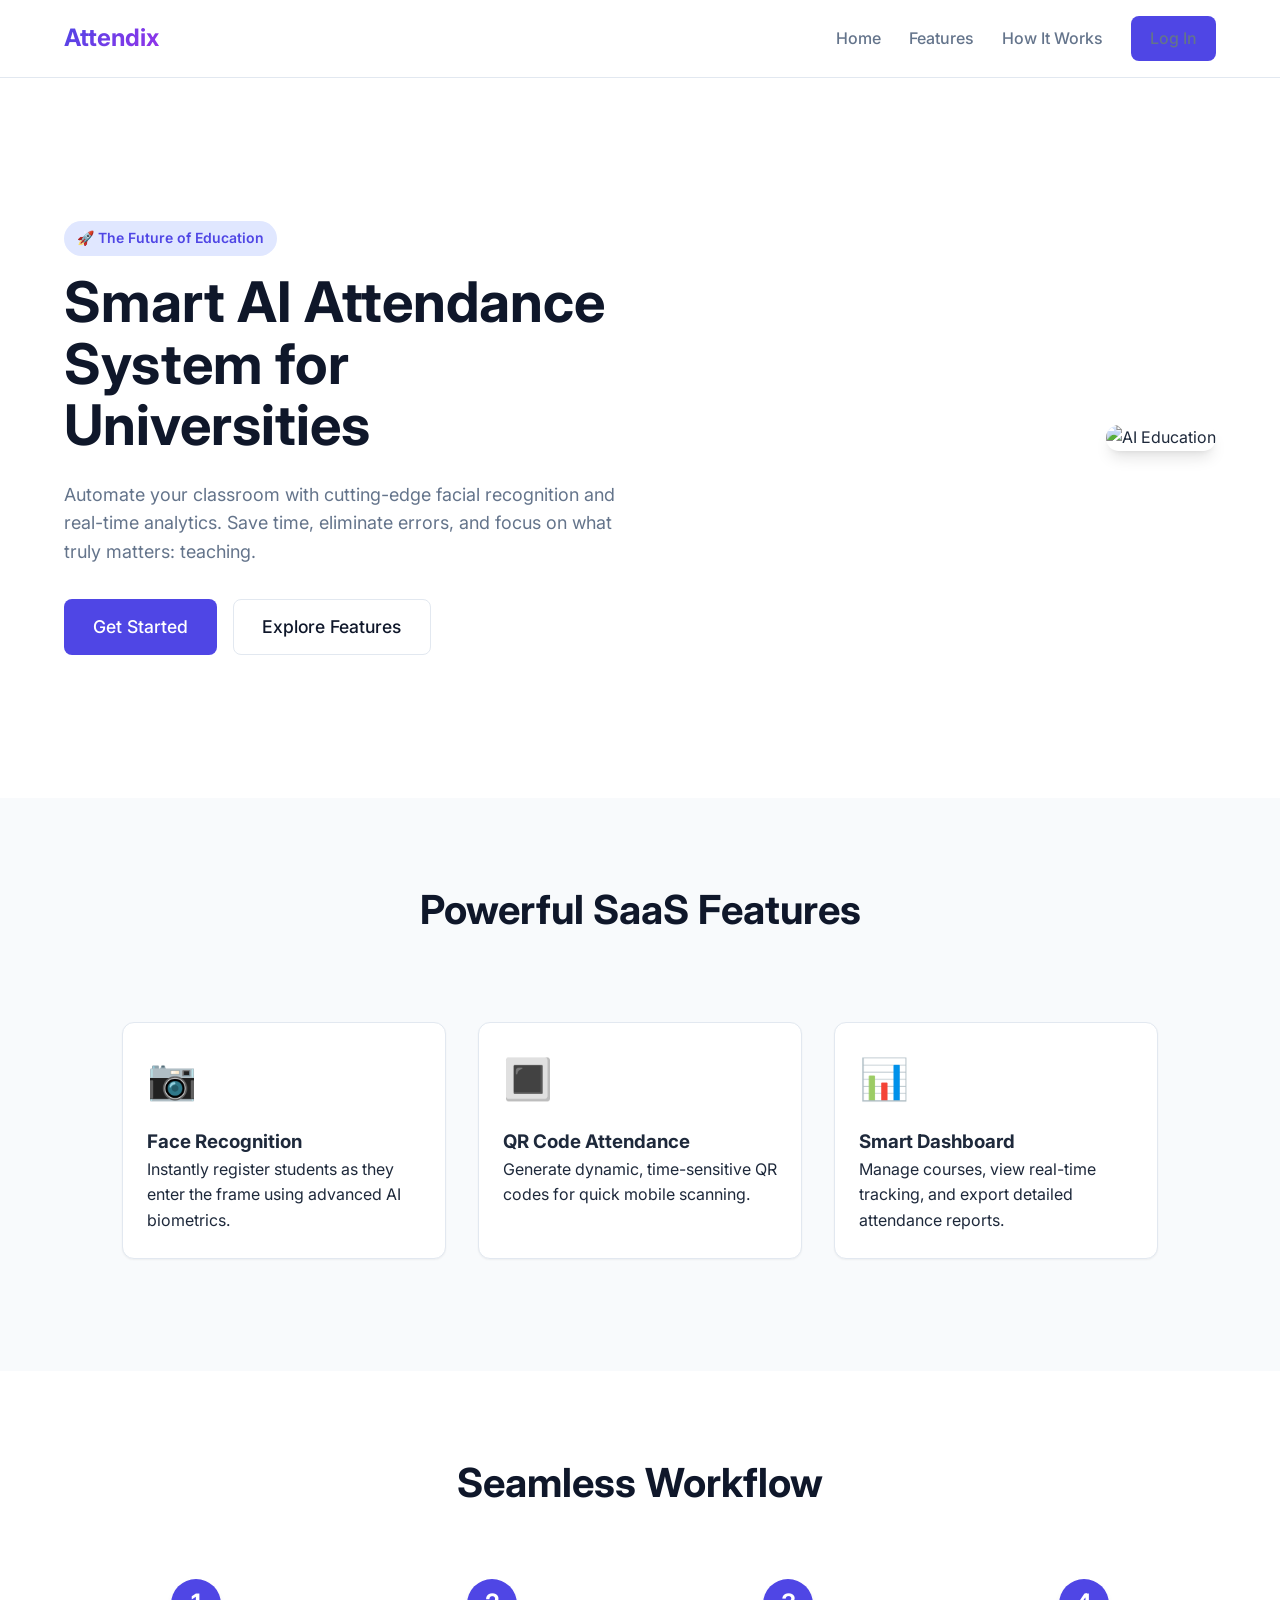
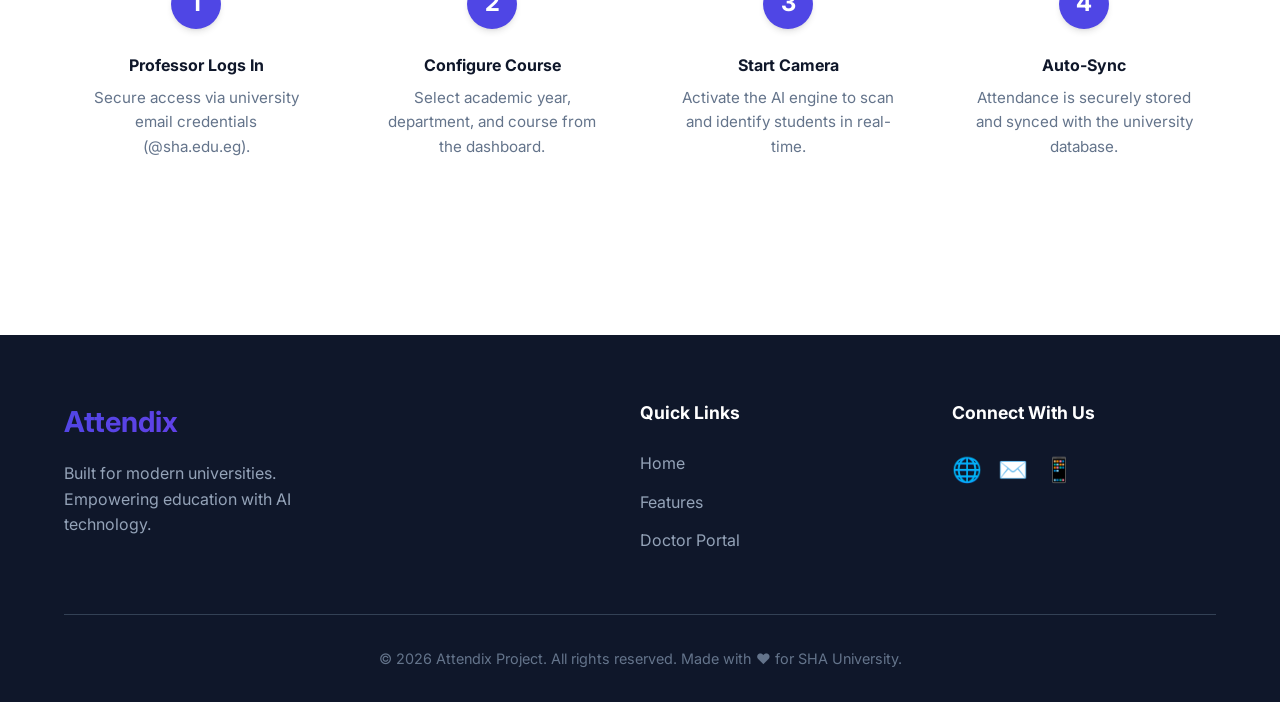
==== templates/index.html @ dffd05de "first commit" ====
<!DOCTYPE html>
<html lang="en">
<head>
    <meta charset="UTF-8">
    <meta name="viewport" content="width=device-width, initial-scale=1.0">
    <title>Attendix | Smart AI Attendance</title>
    <link href="https://fonts.googleapis.com/css2?family=Inter:wght@300;400;500;600;700&display=swap" rel="stylesheet">
    <link rel="stylesheet" href="/static/style.css">
</head>
<body>
    <nav class="navbar" id="navbar">
        <div class="nav-brand">
            <span class="gradient-text">Attendix</span>
        </div>
        <div class="nav-links">
            <a href="#home">Home</a>
            <a href="#features">Features</a>
            <a href="#how-it-works">How It Works</a>
            <a href="/login" class="btn btn-primary">Log In</a>
        </div>
    </nav>

    <section id="home" class="hero">
        <div class="hero-content">
            <div class="badge">🚀 The Future of Education</div>
            <h1>Smart AI Attendance System for Universities</h1>
            <p>Automate your classroom with cutting-edge facial recognition and real-time analytics. Save time, eliminate errors, and focus on what truly matters: teaching.</p>
            <div class="hero-buttons">
                <a href="/login" class="btn btn-primary btn-large">Get Started</a>
                <a href="#features" class="btn btn-secondary btn-large">Explore Features</a>
            </div>
        </div>
        <div class="hero-image-container">
            <img src="https://images.unsplash.com/photo-1531482615713-2afd69097998?auto=format&fit=crop&w=800&q=80" alt="AI Education" class="hero-img float-animation">
        </div>
    </section>

    <section id="features" class="section bg-light">
        <h2 class="section-title">Powerful SaaS Features</h2>
        <div class="grid-container">
            <div class="saas-card hover-lift">
                <div class="icon-wrapper">📷</div>
                <h3>Face Recognition</h3>
                <p>Instantly register students as they enter the frame using advanced AI biometrics.</p>
            </div>
            <div class="saas-card hover-lift">
                <div class="icon-wrapper">🔳</div>
                <h3>QR Code Attendance</h3>
                <p>Generate dynamic, time-sensitive QR codes for quick mobile scanning.</p>
            </div>
            <div class="saas-card hover-lift">
                <div class="icon-wrapper">📊</div>
                <h3>Smart Dashboard</h3>
                <p>Manage courses, view real-time tracking, and export detailed attendance reports.</p>
            </div>
        </div>
    </section>

<section id="how-it-works" class="section">
        <h2 class="section-title">Seamless Workflow</h2>
        <div class="workflow-steps">
            <div class="step fade-in">
                <div class="step-number">1</div>
                <h4>Professor Logs In</h4>
                <p>Secure access via university email credentials (@sha.edu.eg).</p>
            </div>
            <div class="step fade-in">
                <div class="step-number">2</div>
                <h4>Configure Course</h4>
                <p>Select academic year, department, and course from the dashboard.</p>
            </div>
            <div class="step fade-in">
                <div class="step-number">3</div>
                <h4>Start Camera</h4>
                <p>Activate the AI engine to scan and identify students in real-time.</p>
            </div>
            <div class="step fade-in">
                <div class="step-number">4</div>
                <h4>Auto-Sync</h4>
                <p>Attendance is securely stored and synced with the university database.</p>
            </div>
        </div>
    </section>

  <footer class="footer">
        <div class="footer-content">
            <div class="footer-brand">
                <h2 class="gradient-text">Attendix</h2>
                <p>Built for modern universities. Empowering education with AI technology.</p>
            </div>
            
            <div class="footer-links">
                <h4>Quick Links</h4>
                <a href="#home">Home</a>
                <a href="#features">Features</a>
                <a href="/login">Doctor Portal</a>
            </div>

            <div class="footer-social">
                <h4>Connect With Us</h4>
                <div class="social-icons">
                    <a href="#" title="Facebook">🌐</a>
                    <a href="#" title="Twitter">✉️</a>
                    <a href="#" title="LinkedIn">📱</a>
                </div>
            </div>
        </div>
        
        <div class="footer-bottom">
            <p>&copy; 2026 Attendix Project. All rights reserved. Made with ❤️ for SHA University.</p>
        </div>  
    </footer>

    <script src="/static/script.js"></script>
</body>
</html>
---- static/style.css ----
/* =========================================
   1. CSS Variables & Theming (SaaS Style)
========================================= */
:root {
    --primary: #4f46e5;
    --primary-hover: #4338ca;
    --secondary: #0f172a;
    --bg-light: #f8fafc;
    --bg-white: #ffffff;
    --text-main: #1e293b;
    --text-muted: #64748b;
    --danger: #ef4444;
    --success: #10b981;
    --border: #e2e8f0;
    --shadow-sm: 0 1px 2px 0 rgb(0 0 0 / 0.05);
    --shadow-md: 0 4px 6px -1px rgb(0 0 0 / 0.1), 0 2px 4px -2px rgb(0 0 0 / 0.1);
    --shadow-lg: 0 10px 15px -3px rgb(0 0 0 / 0.1), 0 4px 6px -4px rgb(0 0 0 / 0.1);
    --radius: 12px;
    --font: 'Inter', sans-serif;
}

/* =========================================
   2. Base Reset & Utilities
========================================= */
* { 
    margin: 0; 
    padding: 0; 
    box-sizing: border-box; 
    font-family: var(--font); 
}

body { 
    background-color: var(--bg-white); 
    color: var(--text-main); 
    line-height: 1.6; 
}

.bg-light { background-color: var(--bg-light); }
.mt-3 { margin-top: 1rem; }
.mt-4 { margin-top: 1.5rem; }

.gradient-text {
    background: linear-gradient(135deg, var(--primary), #9333ea);
    -webkit-background-clip: text;
    -webkit-text-fill-color: transparent;
}

/* =========================================
   3. Animations
========================================= */
@keyframes fadeIn { 
    from { opacity: 0; transform: translateY(10px); } 
    to { opacity: 1; transform: translateY(0); } 
}

@keyframes float { 
    0% { transform: translateY(0px); } 
    50% { transform: translateY(-10px); } 
    100% { transform: translateY(0px); } 
}

@keyframes pulseGlow { 
    0% { box-shadow: 0 0 0 0 rgba(79, 70, 229, 0.4); } 
    70% { box-shadow: 0 0 0 10px rgba(79, 70, 229, 0); } 
    100% { box-shadow: 0 0 0 0 rgba(79, 70, 229, 0); } 
}

.fade-in { animation: fadeIn 0.6s ease-out forwards; }
.float-animation { animation: float 6s ease-in-out infinite; }
.pulse-glow:not(:disabled) { animation: pulseGlow 2s infinite; }

/* =========================================
   4. Buttons & Cards
========================================= */
.btn {
    display: inline-flex; 
    justify-content: center; 
    align-items: center;
    padding: 0.6rem 1.2rem; 
    font-weight: 500; 
    border-radius: 8px;
    cursor: pointer; 
    transition: all 0.2s; 
    border: none; 
    text-decoration: none;
}

.btn:disabled { opacity: 0.6; cursor: not-allowed; }
.btn-primary { background: var(--primary); color: white; }
.btn-primary:hover:not(:disabled) { background: var(--primary-hover); transform: translateY(-1px); box-shadow: var(--shadow-md); }
.btn-secondary { background: white; color: var(--secondary); border: 1px solid var(--border); }
.btn-secondary:hover:not(:disabled) { border-color: var(--text-muted); background: var(--bg-light); }
.btn-success { background: var(--success); color: white; }
.btn-success:hover:not(:disabled) { background: #059669; }
.btn-large { padding: 0.8rem 1.8rem; font-size: 1.1rem; }
.btn-block { width: 100%; }

.saas-card {
    background: var(--bg-white); 
    border-radius: var(--radius);
    padding: 1.5rem; 
    border: 1px solid var(--border); 
    box-shadow: var(--shadow-sm);
    transition: transform 0.3s ease, box-shadow 0.3s ease;
}

.hover-lift:hover { 
    transform: translateY(-5px); 
    box-shadow: var(--shadow-lg); 
}

/* =========================================
   5. Landing Page (Home, Navbar, Hero)
========================================= */
.navbar {
    position: sticky; top: 0; z-index: 100;
    display: flex; justify-content: space-between; align-items: center;
    padding: 1rem 5%; background: rgba(255, 255, 255, 0.9);
    backdrop-filter: blur(10px); border-bottom: 1px solid var(--border);
}
.nav-brand { font-size: 1.5rem; font-weight: 700; }
.nav-links a { margin-left: 1.5rem; text-decoration: none; color: var(--text-muted); font-weight: 500; transition: color 0.2s; }
.nav-links a:hover { color: var(--primary); }

.hero { display: flex; align-items: center; justify-content: space-between; padding: 5rem 5%; min-height: 80vh; gap: 2rem;}
.hero-content { flex: 1; max-width: 600px; }
.badge { display: inline-block; padding: 0.4rem 0.8rem; background: #e0e7ff; color: var(--primary); border-radius: 20px; font-size: 0.875rem; font-weight: 600; margin-bottom: 1rem; }
.hero h1 { font-size: 3.5rem; line-height: 1.1; margin-bottom: 1.5rem; color: var(--secondary); }
.hero p { font-size: 1.125rem; color: var(--text-muted); margin-bottom: 2rem; }
.hero-buttons { display: flex; gap: 1rem; }
.hero-image-container { flex: 1; text-align: right; }
.hero-img { max-width: 100%; border-radius: 20px; box-shadow: var(--shadow-lg); }

.grid-container { display: grid; grid-template-columns: repeat(auto-fit, minmax(300px, 1fr)); gap: 2rem; padding: 2rem 5%; }
.section { padding: 5rem 5%; }
.section-title { text-align: center; margin-bottom: 3rem; font-size: 2.5rem; color: var(--secondary); }
.icon-wrapper { font-size: 2.5rem; margin-bottom: 1rem; }

/* =========================================
   6. Login Page
========================================= */
.auth-body { display: flex; justify-content: center; align-items: center; min-height: 100vh; background-color: var(--bg-light); }
.auth-container { width: 100%; max-width: 400px; padding: 1rem; }
.auth-header { text-align: center; margin-bottom: 2rem; }
.input-group { margin-bottom: 1.2rem; }
.input-group label { display: block; margin-bottom: 0.5rem; font-size: 0.875rem; font-weight: 500; color: var(--secondary); }
.input-group input, .input-group select {
    width: 100%; padding: 0.75rem; border: 1px solid var(--border);
    border-radius: 8px; font-size: 1rem; transition: border-color 0.2s; outline: none;
}
.input-group input:focus, .input-group select:focus { border-color: var(--primary); box-shadow: 0 0 0 3px rgba(79, 70, 229, 0.1); }
.error-text { color: var(--danger); font-size: 0.8rem; display: none; margin-top: 0.3rem; }
.auth-footer { text-align: center; margin-top: 1.5rem; font-size: 0.875rem; }
.auth-footer a { color: var(--primary); text-decoration: none; font-weight: 500;}

/* =========================================
   7. Dashboard Layout (Sidebar & Main)
========================================= */
.dashboard-body { background-color: var(--bg-light); }
.app-layout { display: flex; min-height: 100vh; }
.sidebar {
    width: 260px; background: var(--bg-white); border-right: 1px solid var(--border);
    padding: 1.5rem; display: flex; flex-direction: column; position: sticky; top: 0; height: 100vh;
}
.sidebar-brand { font-size: 1.5rem; font-weight: 700; margin-bottom: 2rem; }
.prof-profile { display: flex; align-items: center; gap: 1rem; padding-bottom: 1.5rem; border-bottom: 1px solid var(--border); margin-bottom: 1.5rem; }
.avatar { font-size: 2rem; background: var(--bg-light); padding: 0.5rem; border-radius: 50%; }
.sidebar-nav a {
    display: block; padding: 0.75rem 1rem; text-decoration: none; color: var(--text-muted);
    border-radius: 8px; margin-bottom: 0.5rem; transition: all 0.2s; font-weight: 500;
}
.sidebar-nav a:hover, .sidebar-nav a.active { background: var(--bg-light); color: var(--primary); }
.logout-link { margin-top: auto; color: var(--danger) !important; }
.back-link { color: var(--text-muted); text-decoration: none; font-weight: 600; display: inline-block; margin-bottom: 1rem;}
.back-link:hover { color: var(--primary); }
.main-content { flex: 1; padding: 2rem 3rem; overflow-y: auto; }

/* Dashboard Inner Components */
.dashboard-header { margin-bottom: 2rem; }
.stats-grid { display: grid; grid-template-columns: repeat(auto-fit, minmax(200px, 1fr)); gap: 1.5rem; margin-bottom: 2rem; }
.stat-title { color: var(--text-muted); font-size: 0.875rem; font-weight: 600; text-transform: uppercase; }
.stat-value { font-size: 2.5rem; color: var(--secondary); margin-top: 0.5rem; }
.form-row { display: grid; grid-template-columns: repeat(auto-fit, minmax(200px, 1fr)); gap: 1.5rem; }
.action-buttons { display: flex; gap: 1rem; border-top: 1px solid var(--border); padding-top: 1.5rem; }

/* =========================================
   8. Live Camera & Attendance Workspace
========================================= */
.course-info-header { display: flex; justify-content: space-between; align-items: center; margin-bottom: 1.5rem; }
.live-indicator { background: rgba(239, 68, 68, 0.1); color: var(--danger); padding: 0.4rem 1rem; border-radius: 20px; font-weight: 600; font-size: 0.875rem; }

.attendance-workspace { display: grid; grid-template-columns: 2fr 1fr; gap: 1.5rem; }

/* ضبط مقاسات الكاميرا بقوة لعدم أخذ الشاشة كاملة */
.camera-section { display: flex; flex-direction: column; align-items: center; }
.camera-container { 
    width: 100% !important; 
    max-width: 640px !important; /* أقصى عرض للكاميرا */
    aspect-ratio: 16/9; 
    background: #000; 
    border-radius: 12px; 
    overflow: hidden; 
    display: flex; 
    align-items: center; 
    justify-content: center; 
    position: relative; 
    box-shadow: var(--shadow-md);
    border: 4px solid var(--secondary);
}

.camera-container img { width: 100%; height: 100%; object-fit: cover; }
.placeholder { color: white; text-align: center; }
.placeholder span { font-size: 3rem; display: block; margin-bottom: 10px;}
.camera-controls { display: flex; justify-content: center; gap: 1rem; width: 100%; max-width: 640px; }

/* قائمة الطلاب الحاضرين */
.students-section { max-height: 500px; display: flex; flex-direction: column; }
.student-list-container { overflow-y: auto; flex: 1; margin-top: 1rem; padding-right: 0.5rem; }
.student-list { list-style: none; }
.student-list li { 
    background: var(--bg-light); 
    padding: 0.8rem 1rem; 
    margin-bottom: 0.5rem; 
    border-radius: 8px; 
    display: flex; 
    justify-content: space-between; 
    align-items: center;
    border: 1px solid var(--border); 
    animation: fadeIn 0.3s; 
}
.student-list li.empty-state { justify-content: center; color: var(--text-muted); border: none; background: transparent; }

/* =========================================
   9. Responsive Media Queries
========================================= */
@media (max-width: 992px) {
    .hero { flex-direction: column; text-align: center; margin-top: 2rem;}
    .hero-content { max-width: 100%; }
    .hero-buttons { justify-content: center; }
    .attendance-workspace { grid-template-columns: 1fr; } /* الكاميرا والقائمة فوق بعض في الشاشات الأصغر */
}

@media (max-width: 768px) {
    .app-layout { flex-direction: column; }
    .sidebar { width: 100%; height: auto; position: static; border-right: none; border-bottom: 1px solid var(--border); }
    .nav-links { display: none; }
    .main-content { padding: 1.5rem; }
    .camera-controls { flex-direction: column; }
}
/* تنسيق خطوات العمل - Workflow */
.workflow-steps {
    display: grid;
    grid-template-columns: repeat(auto-fit, minmax(200px, 1fr));
    gap: 2rem;
    text-align: center;
    margin-top: 3rem;
}

.step {
    position: relative;
    padding: 1rem;
}

.step-number {
    width: 50px;
    height: 50px;
    background: var(--primary);
    color: white;
    border-radius: 50%;
    display: flex;
    align-items: center;
    justify-content: center;
    font-size: 1.5rem;
    font-weight: bold;
    margin: 0 auto 1.5rem;
    box-shadow: var(--shadow-md);
}

.step h4 {
    margin-bottom: 0.5rem;
    color: var(--secondary);
}

.step p {
    color: var(--text-muted);
    font-size: 0.95rem;
}
/* تنسيق الفوتر - Footer Section */
.footer {
    background-color: var(--secondary); /* لون كحلي غامق */
    color: white;
    padding: 4rem 5% 2rem;
    margin-top: 5rem;
}

.footer-content {
    display: grid;
    grid-template-columns: 2fr 1fr 1fr;
    gap: 3rem;
    margin-bottom: 3rem;
}

.footer-brand h2 {
    font-size: 1.8rem;
    margin-bottom: 1rem;
}

.footer-brand p {
    color: #94a3b8;
    max-width: 300px;
}

.footer-links h4, .footer-social h4 {
    margin-bottom: 1.5rem;
    font-size: 1.1rem;
    color: white;
}

.footer-links a {
    display: block;
    color: #94a3b8;
    text-decoration: none;
    margin-bottom: 0.8rem;
    transition: color 0.3s;
}

.footer-links a:hover {
    color: var(--primary);
}

.social-icons {
    display: flex;
    gap: 1rem;
}

.social-icons a {
    font-size: 1.5rem;
    text-decoration: none;
    transition: transform 0.3s;
}

.social-icons a:hover {
    transform: scale(1.2);
}

.footer-bottom {
    text-align: center;
    padding-top: 2rem;
    border-top: 1px solid #334155;
    color: #64748b;
    font-size: 0.9rem;
}

/* للموبايل: نخلي الفوتر عمودي */
@media (max-width: 768px) {
    .footer-content {
        grid-template-columns: 1fr;
        text-align: center;
    }
    .footer-brand p {
        margin: 0 auto;
    }
    .social-icons {
        justify-content: center;
    }
}
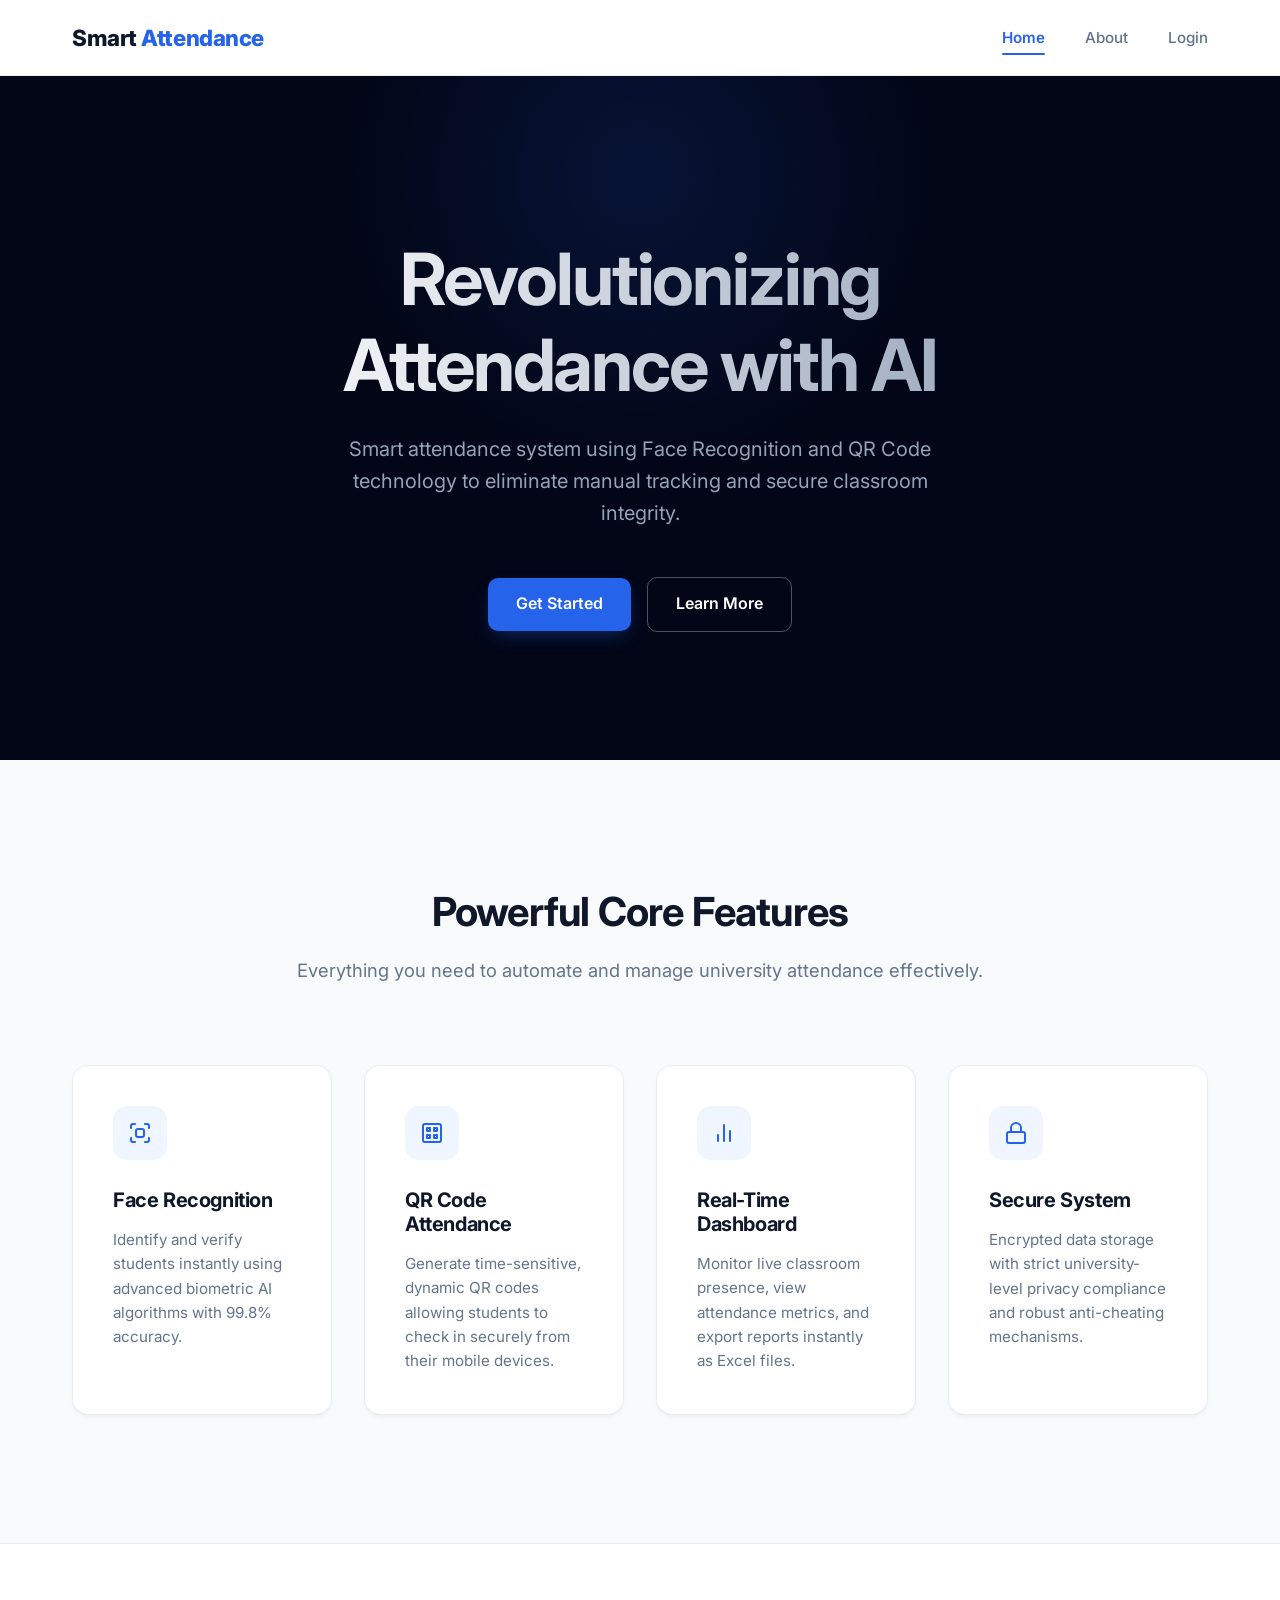
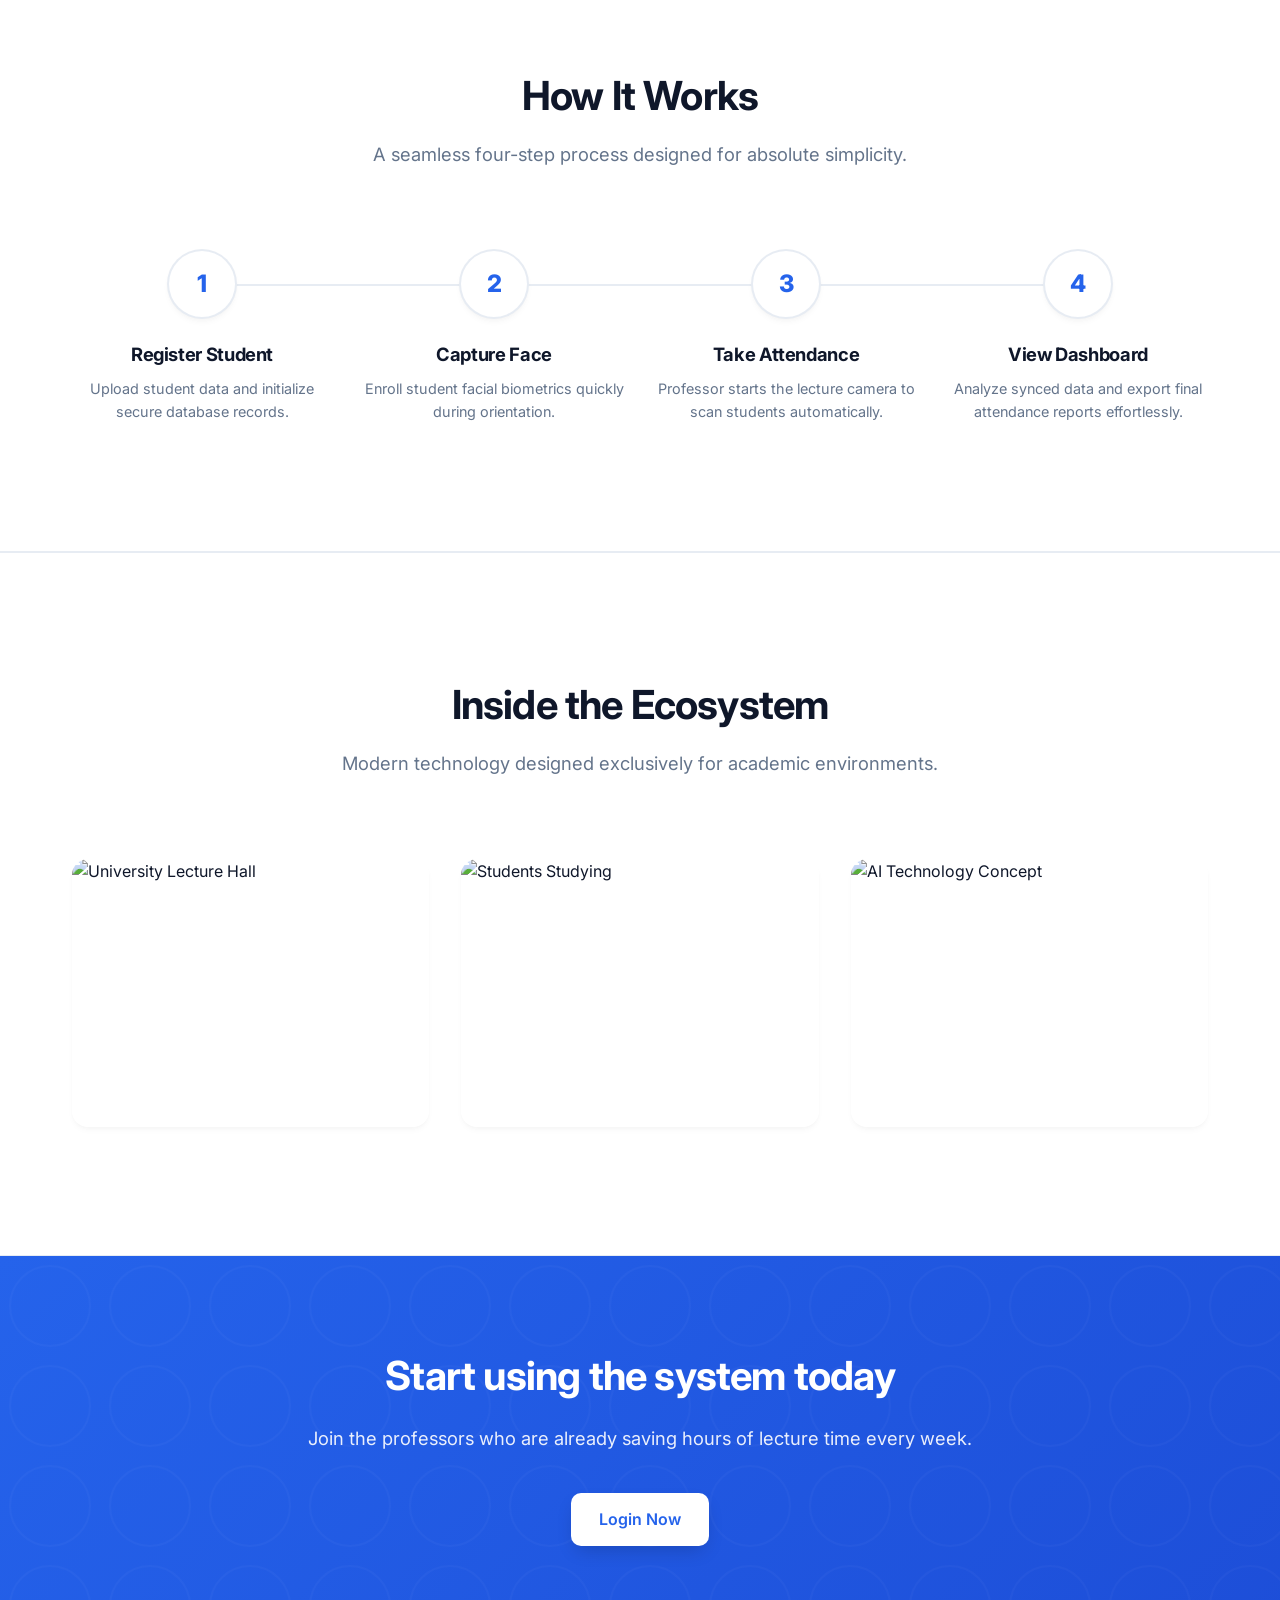
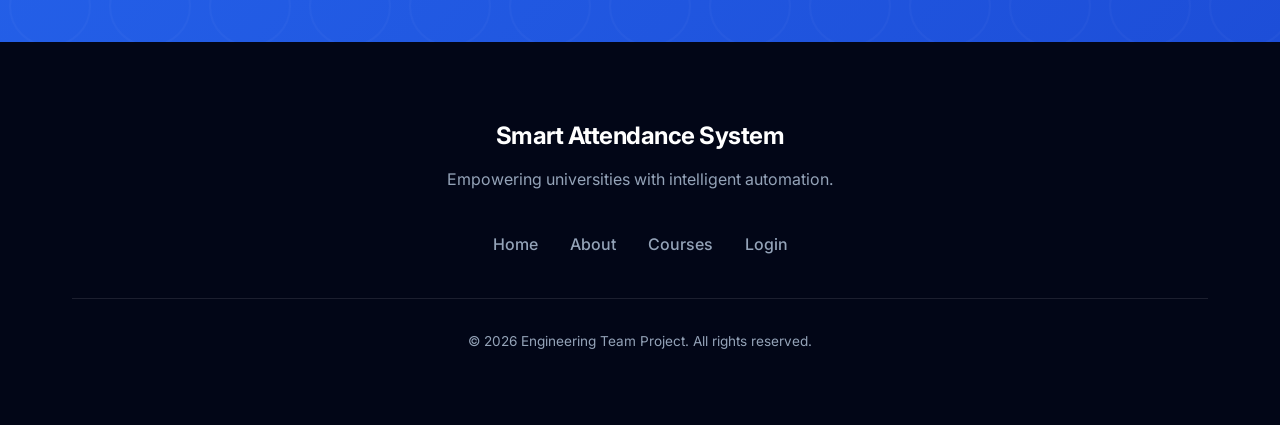
==== commit 3935d66c: "Initial commit - Attendix Project" ====
--- a/templates/index.html
+++ b/templates/index.html
@@ -3,114 +3,728 @@
 <head>
     <meta charset="UTF-8">
     <meta name="viewport" content="width=device-width, initial-scale=1.0">
-    <title>Attendix | Smart AI Attendance</title>
-    <link href="https://fonts.googleapis.com/css2?family=Inter:wght@300;400;500;600;700&display=swap" rel="stylesheet">
-    <link rel="stylesheet" href="/static/style.css">
+    <title>Smart Attendance System | AI-Powered Solution</title>
+    <link href="https://fonts.googleapis.com/css2?family=Inter:wght@300;400;500;600;700;800&display=swap" rel="stylesheet">
+    
+    <style>
+        /* =========================================
+           1. Premium Variables & Core Setup
+        ========================================= */
+        :root {
+            --primary: #2563eb;
+            --primary-hover: #1d4ed8;
+            --primary-light: #eff6ff;
+            --bg-body: #f8fafc;
+            --bg-card: #ffffff;
+            --text-main: #0f172a;
+            --text-muted: #64748b;
+            --border: rgba(226, 232, 240, 0.8);
+            
+            /* High-end layered shadows */
+            --shadow-sm: 0 2px 4px rgba(0,0,0,0.02);
+            --shadow-card: 0 4px 6px -1px rgba(0, 0, 0, 0.03), 0 2px 4px -1px rgba(0, 0, 0, 0.02);
+            --shadow-hover: 0 20px 40px -10px rgba(0, 0, 0, 0.08), 0 10px 15px -5px rgba(0, 0, 0, 0.03);
+            
+            --radius: 16px;
+            /* Buttery smooth easing curve */
+            --ease-out: cubic-bezier(0.16, 1, 0.3, 1);
+            --ease-spring: cubic-bezier(0.34, 1.56, 0.64, 1);
+            --transition: all 0.5s var(--ease-out);
+            --font: 'Inter', sans-serif;
+        }
+
+        * {
+            margin: 0;
+            padding: 0;
+            box-sizing: border-box;
+            font-family: var(--font);
+        }
+
+        html { scroll-behavior: smooth; }
+
+        body {
+            background-color: var(--bg-body);
+            color: var(--text-main);
+            line-height: 1.6;
+            -webkit-font-smoothing: antialiased;
+            -moz-osx-font-smoothing: grayscale;
+            overflow-x: hidden;
+            padding-top: 76px; /* Offset for the fixed navbar */
+        }
+
+        h1, h2, h3, h4 {
+            color: var(--text-main);
+            font-weight: 700;
+            line-height: 1.2;
+            letter-spacing: -0.02em;
+        }
+
+        .container {
+            max-width: 1200px;
+            margin: 0 auto;
+            padding: 0 2rem;
+            position: relative;
+        }
+
+        .section { padding: 8rem 0; }
+
+        .section-header {
+            text-align: center;
+            margin-bottom: 5rem;
+            max-width: 700px;
+            margin-left: auto;
+            margin-right: auto;
+        }
+
+        .section-header h2 {
+            font-size: 2.5rem;
+            margin-bottom: 1.25rem;
+        }
+
+        .section-header p {
+            font-size: 1.15rem;
+            color: var(--text-muted);
+        }
+
+        /* =========================================
+           2. Scroll Animations (Staggered)
+        ========================================= */
+        .reveal-up {
+            opacity: 0;
+            transform: translateY(40px);
+            transition: opacity 0.8s var(--ease-out), transform 0.8s var(--ease-out);
+        }
+
+        .reveal-up.is-visible {
+            opacity: 1;
+            transform: translateY(0);
+        }
+
+        /* =========================================
+           3. Premium Navbar
+        ========================================= */
+        .main-navbar {
+            position: fixed;
+            top: 0;
+            left: 0;
+            width: 100%;
+            height: 76px;
+            background-color: rgba(255, 255, 255, 0.95);
+            backdrop-filter: blur(12px);
+            -webkit-backdrop-filter: blur(12px);
+            box-shadow: var(--shadow-sm);
+            border-bottom: 1px solid var(--border);
+            z-index: 9999;
+            display: flex;
+            align-items: center;
+            transition: background-color 0.3s ease, box-shadow 0.3s ease;
+        }
+
+        .navbar-container {
+            display: flex;
+            justify-content: space-between;
+            align-items: center;
+            width: 100%;
+            max-width: 1200px;
+            margin: 0 auto;
+            padding: 0 2rem;
+        }
+
+        .nav-logo {
+            font-size: 1.4rem;
+            font-weight: 800;
+            color: var(--text-main);
+            text-decoration: none;
+            letter-spacing: -0.02em;
+        }
+
+        .nav-logo span { color: var(--primary); }
+
+        .nav-links {
+            display: flex;
+            align-items: center;
+            gap: 2.5rem;
+            list-style: none;
+        }
+
+        .nav-links a {
+            text-decoration: none;
+            color: var(--text-muted);
+            font-weight: 500;
+            font-size: 0.95rem;
+            transition: color 0.3s ease;
+            position: relative;
+            padding: 0.5rem 0;
+        }
+
+        .nav-links a:hover { color: var(--text-main); }
+        .nav-links a.active { color: var(--primary); font-weight: 600; }
+
+        .nav-links a::after {
+            content: '';
+            position: absolute;
+            bottom: 0; left: 0; width: 0; height: 2px;
+            background-color: var(--primary);
+            transition: width 0.3s var(--ease-out);
+            border-radius: 2px;
+        }
+
+        .nav-links a:hover::after, .nav-links a.active::after { width: 100%; }
+
+        .hamburger-btn {
+            display: none;
+            background: transparent;
+            border: none;
+            cursor: pointer;
+            color: var(--text-main);
+            padding: 0.5rem;
+        }
+
+        .hamburger-btn svg { width: 24px; height: 24px; stroke: currentColor; stroke-width: 2; stroke-linecap: round; }
+
+        /* =========================================
+           4. Buttons & Icons
+        ========================================= */
+        .btn {
+            display: inline-flex;
+            align-items: center;
+            justify-content: center;
+            padding: 0.85rem 1.75rem;
+            font-weight: 600;
+            font-size: 1rem;
+            border-radius: 10px;
+            text-decoration: none;
+            transition: transform 0.4s var(--ease-spring), box-shadow 0.4s var(--ease-out), background-color 0.3s, color 0.3s, border-color 0.3s;
+            cursor: pointer;
+            border: none;
+            position: relative;
+            overflow: hidden;
+        }
+
+        .btn-primary {
+            background-color: var(--primary);
+            color: white;
+            box-shadow: 0 8px 20px -6px rgba(37, 99, 235, 0.4);
+        }
+
+        .btn-primary:hover {
+            background-color: var(--primary-hover);
+            transform: translateY(-3px);
+            box-shadow: 0 12px 25px -8px rgba(37, 99, 235, 0.6);
+        }
+
+        .btn-outline-light {
+            background-color: transparent;
+            color: white;
+            border: 1px solid rgba(255, 255, 255, 0.3);
+        }
+
+        .btn-outline-light:hover {
+            background-color: rgba(255, 255, 255, 0.1);
+            border-color: white;
+            transform: translateY(-3px);
+        }
+
+        .btn-light {
+            background-color: white;
+            color: var(--primary);
+            box-shadow: 0 8px 20px -6px rgba(0, 0, 0, 0.2);
+        }
+
+        .btn-light:hover {
+            background-color: #f8fafc;
+            transform: translateY(-3px);
+            box-shadow: 0 12px 25px -8px rgba(0, 0, 0, 0.3);
+        }
+
+        .icon {
+            width: 24px; height: 24px; fill: none; stroke: currentColor; stroke-width: 2; stroke-linecap: round; stroke-linejoin: round;
+        }
+
+        /* =========================================
+           5. Dark Hero Section
+        ========================================= */
+        .hero {
+            position: relative;
+            padding: 10rem 0 8rem;
+            background-color: #020617; 
+            color: white;
+            text-align: center;
+            overflow: hidden;
+        }
+
+        .hero-glow {
+            position: absolute;
+            width: 600px; height: 600px;
+            background: radial-gradient(circle, rgba(37,99,235,0.15) 0%, rgba(0,0,0,0) 70%);
+            top: -200px; left: 50%;
+            transform: translateX(-50%);
+            border-radius: 50%;
+            pointer-events: none;
+            animation: pulseGlow 8s infinite alternate ease-in-out;
+        }
+
+        @keyframes pulseGlow {
+            0% { transform: translateX(-50%) scale(1); opacity: 0.8; }
+            100% { transform: translateX(-50%) scale(1.2); opacity: 1; }
+        }
+
+        .hero-content {
+            position: relative;
+            z-index: 2;
+            max-width: 900px;
+            margin: 0 auto;
+        }
+
+        .hero h1 {
+            color: white;
+            font-size: 4.5rem;
+            letter-spacing: -0.03em;
+            margin-bottom: 1.5rem;
+            background: linear-gradient(to right, #ffffff, #94a3b8);
+            -webkit-background-clip: text;
+            -webkit-text-fill-color: transparent;
+        }
+
+        .hero p {
+            font-size: 1.25rem;
+            color: #94a3b8;
+            margin-bottom: 3rem;
+            font-weight: 400;
+            max-width: 650px;
+            margin-left: auto;
+            margin-right: auto;
+        }
+
+        .hero-btns {
+            display: flex;
+            gap: 1rem;
+            justify-content: center;
+            align-items: center;
+        }
+
+        /* =========================================
+           6. Features Cards
+        ========================================= */
+        .features-grid {
+            display: grid;
+            grid-template-columns: repeat(auto-fit, minmax(250px, 1fr));
+            gap: 2rem;
+        }
+
+        .feature-card {
+            background: var(--bg-card);
+            padding: 2.5rem;
+            border-radius: var(--radius);
+            border: 1px solid var(--border);
+            box-shadow: var(--shadow-card);
+            transition: var(--transition);
+            position: relative;
+            z-index: 1;
+            overflow: hidden;
+        }
+
+        .feature-card::before {
+            content: '';
+            position: absolute;
+            top: 0; left: 0; right: 0; bottom: 0;
+            background: radial-gradient(circle at top right, rgba(37,99,235,0.03), transparent 60%);
+            z-index: -1; opacity: 0; transition: var(--transition);
+        }
+
+        .feature-card:hover {
+            transform: translateY(-8px);
+            box-shadow: var(--shadow-hover);
+            border-color: rgba(37, 99, 235, 0.2);
+        }
+
+        .feature-card:hover::before { opacity: 1; }
+
+        .feature-icon {
+            width: 54px; height: 54px;
+            background: var(--primary-light);
+            color: var(--primary);
+            border-radius: 14px;
+            display: flex; justify-content: center; align-items: center;
+            margin-bottom: 1.75rem;
+            transition: transform 0.5s var(--ease-spring);
+        }
+
+        .feature-card:hover .feature-icon {
+            transform: scale(1.1) rotate(-5deg);
+            background: var(--primary);
+            color: white;
+        }
+
+        .feature-card h4 { font-size: 1.25rem; margin-bottom: 1rem; }
+        .feature-card p { color: var(--text-muted); font-size: 0.95rem; line-height: 1.6; }
+
+        /* =========================================
+           7. How It Works (Steps Grid)
+        ========================================= */
+        .steps-grid {
+            display: grid;
+            grid-template-columns: repeat(4, 1fr);
+            gap: 2rem;
+            position: relative;
+        }
+
+        /* Connecting line on desktop */
+        .steps-grid::before {
+            content: '';
+            position: absolute;
+            top: 35px; left: 10%; right: 10%;
+            height: 2px;
+            background: var(--border);
+            z-index: 0;
+        }
+
+        .step-card {
+            text-align: center;
+            position: relative;
+            z-index: 1;
+        }
+
+        .step-number {
+            width: 70px; height: 70px;
+            background: var(--bg-card);
+            border: 2px solid var(--border);
+            color: var(--primary);
+            border-radius: 50%;
+            display: flex; align-items: center; justify-content: center;
+            font-size: 1.5rem; font-weight: 800;
+            margin: 0 auto 1.5rem;
+            box-shadow: var(--shadow-card);
+            transition: var(--transition);
+        }
+
+        .step-card:hover .step-number {
+            background: var(--primary);
+            color: white;
+            border-color: var(--primary);
+            transform: scale(1.1);
+            box-shadow: 0 10px 20px -5px rgba(37, 99, 235, 0.3);
+        }
+
+        .step-card h4 { font-size: 1.15rem; margin-bottom: 0.75rem; }
+        .step-card p { color: var(--text-muted); font-size: 0.9rem; }
+
+        /* =========================================
+           8. System Preview (Gallery)
+        ========================================= */
+        .gallery-section {
+            background: white;
+            border-top: 1px solid var(--border);
+            border-bottom: 1px solid var(--border);
+        }
+
+        .gallery-grid {
+            display: grid;
+            grid-template-columns: repeat(3, 1fr);
+            gap: 2rem;
+        }
+
+        .gallery-item {
+            position: relative;
+            border-radius: var(--radius);
+            overflow: hidden;
+            aspect-ratio: 4/3;
+            box-shadow: var(--shadow-card);
+        }
+
+        .gallery-item::after {
+            content: ''; position: absolute; inset: 0;
+            background: linear-gradient(to top, rgba(0,0,0,0.3), transparent);
+            opacity: 0; transition: var(--transition);
+        }
+
+        .gallery-item:hover::after { opacity: 1; }
+
+        .gallery-item img {
+            width: 100%; height: 100%; object-fit: cover;
+            transition: transform 0.8s var(--ease-out);
+        }
+
+        .gallery-item:hover img { transform: scale(1.05); }
+
+        /* =========================================
+           9. Call To Action (CTA) Section
+        ========================================= */
+        .cta-section {
+            padding: 6rem 0;
+            background: linear-gradient(135deg, var(--primary) 0%, var(--primary-hover) 100%);
+            color: white;
+            text-align: center;
+            position: relative;
+            overflow: hidden;
+        }
+
+        .cta-section::after {
+            content: ''; position: absolute; top: 0; right: 0; bottom: 0; left: 0;
+            background: url('data:image/svg+xml;utf8,<svg width="100" height="100" viewBox="0 0 100 100" xmlns="http://www.w3.org/2000/svg"><circle cx="50" cy="50" r="40" stroke="rgba(255,255,255,0.05)" stroke-width="2" fill="none"/></svg>') repeat;
+            opacity: 0.5; z-index: 1;
+        }
+
+        .cta-content {
+            position: relative; z-index: 2;
+        }
+
+        .cta-content h2 { color: white; font-size: 2.5rem; margin-bottom: 1.5rem; }
+        .cta-content p { font-size: 1.15rem; color: rgba(255, 255, 255, 0.9); margin-bottom: 2.5rem; }
+
+        /* =========================================
+           10. Footer
+        ========================================= */
+        .footer {
+            background: #020617;
+            color: #94a3b8;
+            padding: 5rem 0 2rem;
+            text-align: center;
+        }
+
+        .footer h3 { color: white; font-size: 1.5rem; margin-bottom: 1rem; }
+        .footer p { margin-bottom: 2.5rem; }
+
+        .footer-nav {
+            display: flex; justify-content: center; gap: 2rem; margin-bottom: 2.5rem;
+        }
+
+        .footer-nav a {
+            color: #94a3b8; text-decoration: none; font-weight: 500; transition: color 0.3s;
+        }
+
+        .footer-nav a:hover { color: white; }
+
+        .footer-bottom {
+            border-top: 1px solid rgba(255,255,255,0.1);
+            padding-top: 2rem; font-size: 0.85rem;
+        }
+
+        /* =========================================
+           11. Responsive Adjustments
+        ========================================= */
+        @media (max-width: 992px) {
+            .hero h1 { font-size: 3.5rem; }
+            .features-grid { grid-template-columns: repeat(2, 1fr); }
+            .gallery-grid { grid-template-columns: repeat(2, 1fr); }
+            .steps-grid { grid-template-columns: repeat(2, 1fr); }
+            .steps-grid::before { display: none; } /* Hide line on tablet/mobile */
+        }
+
+        @media (max-width: 768px) {
+            /* Mobile Navbar Layout */
+            .hamburger-btn { display: block; }
+            .nav-links {
+                position: absolute; top: 76px; left: 0; width: 100%;
+                background-color: var(--bg-card); flex-direction: column; gap: 0;
+                border-bottom: 1px solid var(--border); box-shadow: var(--shadow-sm);
+                clip-path: polygon(0 0, 100% 0, 100% 0, 0 0);
+                transition: clip-path 0.4s var(--ease-out);
+            }
+            .nav-links.nav-active { clip-path: polygon(0 0, 100% 0, 100% 100%, 0 100%); }
+            .nav-links li { width: 100%; text-align: center; }
+            .nav-links a { display: block; padding: 1.25rem 0; border-top: 1px solid var(--bg-body); }
+            .nav-links a::after { display: none; }
+            
+            .hero { padding: 6rem 0 4rem; }
+            .hero h1 { font-size: 2.5rem; }
+            .hero-btns { flex-direction: column; }
+            .hero-btns .btn { width: 100%; }
+            
+            .section { padding: 5rem 0; }
+            .features-grid { grid-template-columns: 1fr; }
+            .gallery-grid { grid-template-columns: 1fr; }
+            .steps-grid { grid-template-columns: 1fr; gap: 3rem; }
+        }
+    </style>
 </head>
 <body>
-    <nav class="navbar" id="navbar">
-        <div class="nav-brand">
-            <span class="gradient-text">Attendix</span>
-        </div>
-        <div class="nav-links">
-            <a href="#home">Home</a>
-            <a href="#features">Features</a>
-            <a href="#how-it-works">How It Works</a>
-            <a href="/login" class="btn btn-primary">Log In</a>
+
+    <nav class="main-navbar">
+        <div class="navbar-container">
+            <a href="/index" class="nav-logo">Smart <span>Attendance</span></a>
+            
+            <button class="hamburger-btn" id="mobile-menu-btn" aria-label="Toggle menu">
+                <svg viewBox="0 0 24 24">
+                    <line x1="3" y1="12" x2="21" y2="12"></line>
+                    <line x1="3" y1="6" x2="21" y2="6"></line>
+                    <line x1="3" y1="18" x2="21" y2="18"></line>
+                </svg>
+            </button>
+            
+            <ul class="nav-links" id="nav-menu">
+                <li><a href="/" class="active">Home</a></li>
+                <li><a href="/about">About</a></li>
+                <li><a href="/login">Login</a></li>
+            </ul>
         </div>
     </nav>
 
-    <section id="home" class="hero">
-        <div class="hero-content">
-            <div class="badge">🚀 The Future of Education</div>
-            <h1>Smart AI Attendance System for Universities</h1>
-            <p>Automate your classroom with cutting-edge facial recognition and real-time analytics. Save time, eliminate errors, and focus on what truly matters: teaching.</p>
-            <div class="hero-buttons">
-                <a href="/login" class="btn btn-primary btn-large">Get Started</a>
-                <a href="#features" class="btn btn-secondary btn-large">Explore Features</a>
+    <header class="hero">
+        <div class="hero-glow"></div>
+        <div class="container hero-content">
+            <h1 class="reveal-up" style="transition-delay: 0.1s;">Revolutionizing Attendance with AI</h1>
+            <p class="reveal-up" style="transition-delay: 0.2s;">Smart attendance system using Face Recognition and QR Code technology to eliminate manual tracking and secure classroom integrity.</p>
+            <div class="hero-btns reveal-up" style="transition-delay: 0.3s;">
+                <a href="/login.html" class="btn btn-primary">Get Started</a>
+                <a href="#features" class="btn btn-outline-light">Learn More</a>
             </div>
         </div>
-        <div class="hero-image-container">
-            <img src="https://images.unsplash.com/photo-1531482615713-2afd69097998?auto=format&fit=crop&w=800&q=80" alt="AI Education" class="hero-img float-animation">
+    </header>
+
+    <section id="features" class="section">
+        <div class="container">
+            <div class="section-header reveal-up">
+                <h2>Powerful Core Features</h2>
+                <p>Everything you need to automate and manage university attendance effectively.</p>
+            </div>
+            
+            <div class="features-grid">
+                <div class="feature-card reveal-up" style="transition-delay: 0.1s;">
+                    <div class="feature-icon">
+                        <svg class="icon" viewBox="0 0 24 24"><path d="M3 7V5a2 2 0 0 1 2-2h2"></path><path d="M17 3h2a2 2 0 0 1 2 2v2"></path><path d="M21 17v2a2 2 0 0 1-2 2h-2"></path><path d="M7 21H5a2 2 0 0 1-2-2v-2"></path><rect x="8" y="8" width="8" height="8" rx="2"></rect></svg>
+                    </div>
+                    <h4>Face Recognition</h4>
+                    <p>Identify and verify students instantly using advanced biometric AI algorithms with 99.8% accuracy.</p>
+                </div>
+
+                <div class="feature-card reveal-up" style="transition-delay: 0.2s;">
+                    <div class="feature-icon">
+                        <svg class="icon" viewBox="0 0 24 24"><rect x="3" y="3" width="18" height="18" rx="2" ry="2"></rect><rect x="7" y="7" width="3" height="3"></rect><rect x="14" y="7" width="3" height="3"></rect><rect x="7" y="14" width="3" height="3"></rect><rect x="14" y="14" width="3" height="3"></rect></svg>
+                    </div>
+                    <h4>QR Code Attendance</h4>
+                    <p>Generate time-sensitive, dynamic QR codes allowing students to check in securely from their mobile devices.</p>
+                </div>
+
+                <div class="feature-card reveal-up" style="transition-delay: 0.3s;">
+                    <div class="feature-icon">
+                        <svg class="icon" viewBox="0 0 24 24"><line x1="18" y1="20" x2="18" y2="10"></line><line x1="12" y1="20" x2="12" y2="4"></line><line x1="6" y1="20" x2="6" y2="14"></line></svg>
+                    </div>
+                    <h4>Real-Time Dashboard</h4>
+                    <p>Monitor live classroom presence, view attendance metrics, and export reports instantly as Excel files.</p>
+                </div>
+
+                <div class="feature-card reveal-up" style="transition-delay: 0.4s;">
+                    <div class="feature-icon">
+                        <svg class="icon" viewBox="0 0 24 24"><rect x="3" y="11" width="18" height="11" rx="2" ry="2"></rect><path d="M7 11V7a5 5 0 0 1 10 0v4"></path></svg>
+                    </div>
+                    <h4>Secure System</h4>
+                    <p>Encrypted data storage with strict university-level privacy compliance and robust anti-cheating mechanisms.</p>
+                </div>
+            </div>
         </div>
     </section>
 
-    <section id="features" class="section bg-light">
-        <h2 class="section-title">Powerful SaaS Features</h2>
-        <div class="grid-container">
-            <div class="saas-card hover-lift">
-                <div class="icon-wrapper">📷</div>
-                <h3>Face Recognition</h3>
-                <p>Instantly register students as they enter the frame using advanced AI biometrics.</p>
-            </div>
-            <div class="saas-card hover-lift">
-                <div class="icon-wrapper">🔳</div>
-                <h3>QR Code Attendance</h3>
-                <p>Generate dynamic, time-sensitive QR codes for quick mobile scanning.</p>
-            </div>
-            <div class="saas-card hover-lift">
-                <div class="icon-wrapper">📊</div>
-                <h3>Smart Dashboard</h3>
-                <p>Manage courses, view real-time tracking, and export detailed attendance reports.</p>
+    <section class="section" style="background: var(--bg-card); border-top: 1px solid var(--border); border-bottom: 1px solid var(--border);">
+        <div class="container">
+            <div class="section-header reveal-up">
+                <h2>How It Works</h2>
+                <p>A seamless four-step process designed for absolute simplicity.</p>
+            </div>
+
+            <div class="steps-grid">
+                <div class="step-card reveal-up" style="transition-delay: 0.1s;">
+                    <div class="step-number">1</div>
+                    <h4>Register Student</h4>
+                    <p>Upload student data and initialize secure database records.</p>
+                </div>
+                <div class="step-card reveal-up" style="transition-delay: 0.2s;">
+                    <div class="step-number">2</div>
+                    <h4>Capture Face</h4>
+                    <p>Enroll student facial biometrics quickly during orientation.</p>
+                </div>
+                <div class="step-card reveal-up" style="transition-delay: 0.3s;">
+                    <div class="step-number">3</div>
+                    <h4>Take Attendance</h4>
+                    <p>Professor starts the lecture camera to scan students automatically.</p>
+                </div>
+                <div class="step-card reveal-up" style="transition-delay: 0.4s;">
+                    <div class="step-number">4</div>
+                    <h4>View Dashboard</h4>
+                    <p>Analyze synced data and export final attendance reports effortlessly.</p>
+                </div>
             </div>
         </div>
     </section>
 
-<section id="how-it-works" class="section">
-        <h2 class="section-title">Seamless Workflow</h2>
-        <div class="workflow-steps">
-            <div class="step fade-in">
-                <div class="step-number">1</div>
-                <h4>Professor Logs In</h4>
-                <p>Secure access via university email credentials (@sha.edu.eg).</p>
-            </div>
-            <div class="step fade-in">
-                <div class="step-number">2</div>
-                <h4>Configure Course</h4>
-                <p>Select academic year, department, and course from the dashboard.</p>
-            </div>
-            <div class="step fade-in">
-                <div class="step-number">3</div>
-                <h4>Start Camera</h4>
-                <p>Activate the AI engine to scan and identify students in real-time.</p>
-            </div>
-            <div class="step fade-in">
-                <div class="step-number">4</div>
-                <h4>Auto-Sync</h4>
-                <p>Attendance is securely stored and synced with the university database.</p>
+    <section class="section gallery-section">
+        <div class="container">
+            <div class="section-header reveal-up">
+                <h2>Inside the Ecosystem</h2>
+                <p>Modern technology designed exclusively for academic environments.</p>
+            </div>
+            
+            <div class="gallery-grid">
+                <div class="gallery-item reveal-up" style="transition-delay: 0.1s;">
+                    <img src="https://images.unsplash.com/photo-1544531586-fde5298cdd40?auto=format&fit=crop&w=800&q=80" alt="University Lecture Hall">
+                </div>
+                <div class="gallery-item reveal-up" style="transition-delay: 0.2s;">
+                    <img src="https://images.unsplash.com/photo-1577896851231-70ef18881754?auto=format&fit=crop&w=800&q=80" alt="Students Studying">
+                </div>
+                <div class="gallery-item reveal-up" style="transition-delay: 0.3s;">
+                    <img src="https://images.unsplash.com/photo-1516321318423-f06f85e504b3?auto=format&fit=crop&w=800&q=80" alt="AI Technology Concept">
+                </div>
             </div>
         </div>
     </section>
 
-  <footer class="footer">
-        <div class="footer-content">
-            <div class="footer-brand">
-                <h2 class="gradient-text">Attendix</h2>
-                <p>Built for modern universities. Empowering education with AI technology.</p>
-            </div>
-            
-            <div class="footer-links">
-                <h4>Quick Links</h4>
-                <a href="#home">Home</a>
-                <a href="#features">Features</a>
-                <a href="/login">Doctor Portal</a>
-            </div>
-
-            <div class="footer-social">
-                <h4>Connect With Us</h4>
-                <div class="social-icons">
-                    <a href="#" title="Facebook">🌐</a>
-                    <a href="#" title="Twitter">✉️</a>
-                    <a href="#" title="LinkedIn">📱</a>
-                </div>
+    <section class="cta-section">
+        <div class="container cta-content">
+            <h2 class="reveal-up" style="transition-delay: 0.1s;">Start using the system today</h2>
+            <p class="reveal-up" style="transition-delay: 0.2s;">Join the professors who are already saving hours of lecture time every week.</p>
+            <div class="reveal-up" style="transition-delay: 0.3s;">
+                <a href="/login" class="btn btn-light">Login Now</a>
             </div>
         </div>
-        
-        <div class="footer-bottom">
-            <p>&copy; 2026 Attendix Project. All rights reserved. Made with ❤️ for SHA University.</p>
-        </div>  
+    </section>
+
+    <footer class="footer">
+        <div class="container">
+            <h3>Smart Attendance System</h3>
+            <p>Empowering universities with intelligent automation.</p>
+            
+            <div class="footer-nav">
+                <a href="/index.html">Home</a>
+                <a href="/about.html">About</a>
+                <a href="/courses.html">Courses</a>
+                <a href="/login.html">Login</a>
+            </div>
+
+            <div class="footer-bottom">
+                <p>&copy; 2026 Engineering Team Project. All rights reserved.</p>
+            </div>
+        </div>
     </footer>
 
-    <script src="/static/script.js"></script>
+    <script>
+        document.addEventListener("DOMContentLoaded", () => {
+            // 1. Mobile Navbar Toggle
+            const mobileBtn = document.getElementById('mobile-menu-btn');
+            const navMenu = document.getElementById('nav-menu');
+
+            mobileBtn.addEventListener('click', () => {
+                navMenu.classList.toggle('nav-active');
+            });
+
+            // 2. Intersection Observer for Advanced Entrance Animations
+            const observerOptions = {
+                threshold: 0.1,
+                rootMargin: "0px 0px -50px 0px"
+            };
+
+            const observer = new IntersectionObserver((entries) => {
+                entries.forEach(entry => {
+                    if (entry.isIntersecting) {
+                        entry.target.classList.add('is-visible');
+                        observer.unobserve(entry.target); 
+                    }
+                });
+            }, observerOptions);
+
+            document.querySelectorAll('.reveal-up').forEach(element => {
+                observer.observe(element);
+            });
+        });
+    </script>
 </body>
 </html>
